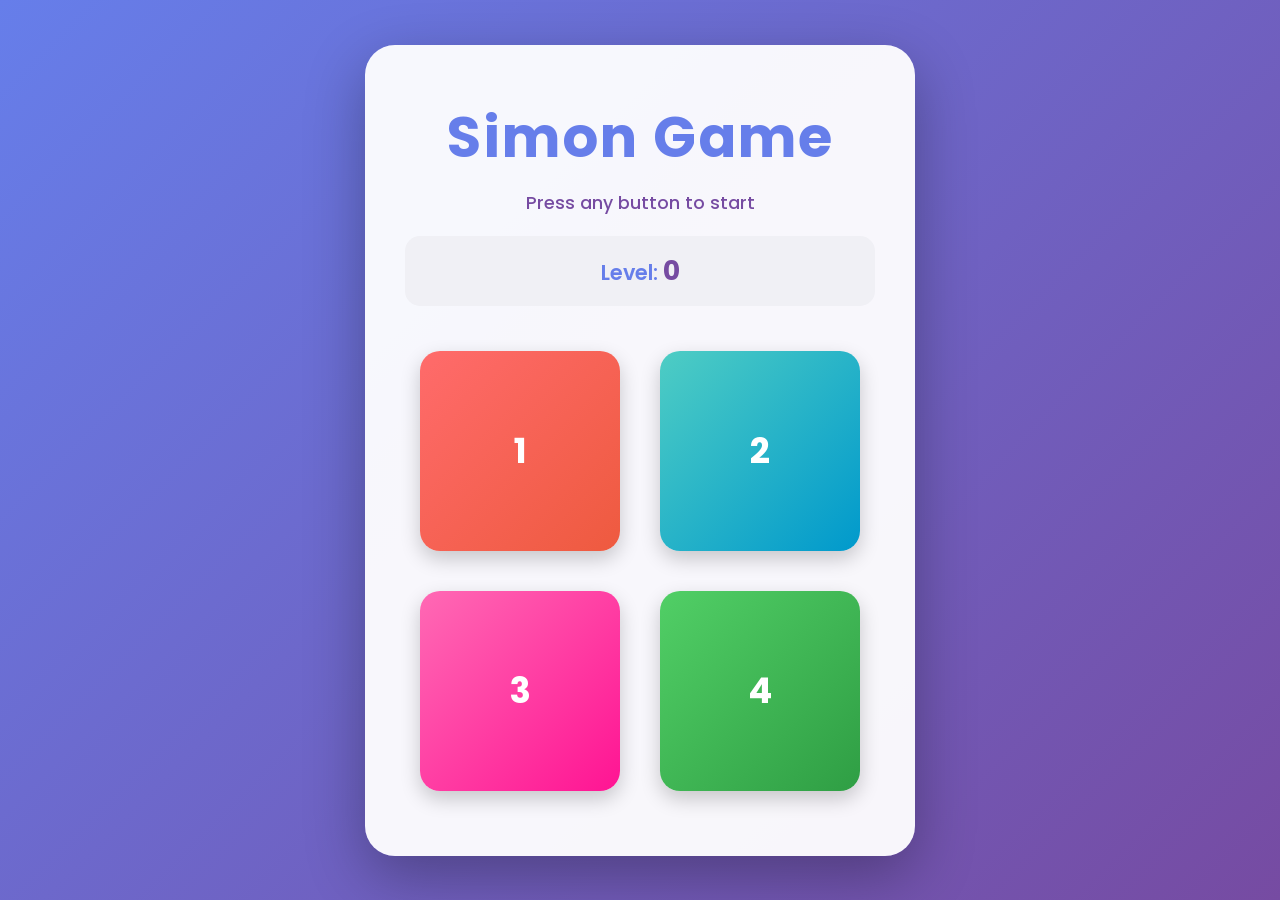
==== index.html @ 29d0afdc "Fix: Add Vercel configuration and index.html" ====
<!DOCTYPE html>
<html lang="en">
<head>
    <meta charset="UTF-8">
    <meta name="viewport" content="width=device-width, initial-scale=1.0">
    <title>Simon Game - Memory Challenge</title>
    <link rel="stylesheet" href="simon.css">
    <link href="https://fonts.googleapis.com/css2?family=Poppins:wght@300;500;700&display=swap" rel="stylesheet">
</head>
<body>
    <div class="container">
        <div class="game-header">
            <h1>Simon Game</h1>
            <h2 id="instruction">Press any button to start</h2>
            <div class="score-board">
                <span>Level: <strong id="level-display">0</strong></span>
            </div>
        </div>
        <div class="btn-container">
            <div class="line-one">
                <div class="btn red" type="button" id="red">
                    <span>1</span>
                </div>
                <div class="btn blue" type="button" id="blue">
                    <span>2</span>
                </div>
            </div>
            <div class="line-two">
                <div class="btn pink" type="button" id="pink">
                    <span>3</span>
                </div>
                <div class="btn green" type="button" id="green">
                    <span>4</span>
                </div>
            </div>
        </div>
    </div>

    <script src="simon.js"></script>
</body>
</html>
---- simon.css ----
* {
    margin: 0;
    padding: 0;
    box-sizing: border-box;
}

body {
    font-family: 'Poppins', sans-serif;
    background: linear-gradient(135deg, #667eea 0%, #764ba2 100%);
    min-height: 100vh;
    display: flex;
    justify-content: center;
    align-items: center;
    padding: 20px;
}

.container {
    text-align: center;
    background: rgba(255, 255, 255, 0.95);
    border-radius: 30px;
    padding: 30px 25px;
    box-shadow: 0 20px 60px rgba(0, 0, 0, 0.3);
    max-width: 550px;
    width: 100%;
}

.game-header {
    margin-bottom: 30px;
}

.game-header h1 {
    font-size: 2.5em;
    color: #667eea;
    margin-bottom: 10px;
    font-weight: 700;
    letter-spacing: 2px;
}

.game-header h2 {
    font-size: 1.1em;
    color: #764ba2;
    font-weight: 500;
    margin-bottom: 20px;
}

.score-board {
    font-size: 1.3em;
    color: #667eea;
    font-weight: 600;
    padding: 15px;
    background: #f0f0f5;
    border-radius: 15px;
}

.score-board strong {
    color: #764ba2;
    font-size: 1.3em;
}

.btn {
    height: 150px;
    width: 150px;
    border: none;
    border-radius: 20px;
    margin: 10px;
    cursor: pointer;
    font-weight: 700;
    font-size: 1.8em;
    color: white;
    transition: all 0.1s ease;
    box-shadow: 0 8px 20px rgba(0, 0, 0, 0.2);
    display: flex;
    align-items: center;
    justify-content: center;
    position: relative;
    overflow: hidden;
}

.btn:hover {
    transform: translateY(-5px);
    box-shadow: 0 12px 30px rgba(0, 0, 0, 0.3);
}

.btn:active {
    transform: scale(0.95);
}

.btn span {
    position: relative;
    z-index: 1;
}

.btn-container {
    display: flex;
    flex-wrap: wrap;
    justify-content: center;
    gap: 10px;
}

.line-one,
.line-two {
    display: flex;
    justify-content: center;
    gap: 10px;
}

.red {
    background: linear-gradient(135deg, #ff6b6b 0%, #ee5a3f 100%);
}

.red:active,
.red.flash {
    background: linear-gradient(135deg, #ff8787 0%, #ff6b6b 100%);
    box-shadow: 0 0 30px rgba(255, 107, 107, 0.8);
}

.blue {
    background: linear-gradient(135deg, #4ecdc4 0%, #0099cc 100%);
}

.blue:active,
.blue.flash {
    background: linear-gradient(135deg, #7ee8db 0%, #00bfff 100%);
    box-shadow: 0 0 30px rgba(0, 204, 255, 0.8);
}

.pink {
    background: linear-gradient(135deg, #ff69b4 0%, #ff1493 100%);
}

.pink:active,
.pink.flash {
    background: linear-gradient(135deg, #ff85c0 0%, #ff69b4 100%);
    box-shadow: 0 0 30px rgba(255, 105, 180, 0.8);
}

.green {
    background: linear-gradient(135deg, #51cf66 0%, #2f9e44 100%);
}

.green:active,
.green.flash {
    background: linear-gradient(135deg, #82c91e 0%, #51cf66 100%);
    box-shadow: 0 0 30px rgba(81, 207, 102, 0.8);
}

/* Tablet and above */
@media (min-width: 768px) {
    .btn {
        height: 180px;
        width: 180px;
        margin: 12px;
        font-size: 2em;
    }

    .container {
        padding: 40px 35px;
    }

    .game-header h1 {
        font-size: 3em;
    }
}

/* Large screens and above */
@media (min-width: 1024px) {
    .btn {
        height: 200px;
        width: 200px;
        margin: 15px;
        font-size: 2.2em;
    }

    .container {
        padding: 50px 40px;
    }

    .game-header h1 {
        font-size: 3.5em;
    }
}

/* Mobile phones */
@media (max-width: 480px) {
    body {
        padding: 10px;
    }

    .container {
        padding: 20px 15px;
    }

    .btn {
        height: 120px;
        width: 120px;
        margin: 8px;
        font-size: 1.5em;
        border-radius: 15px;
    }

    .game-header h1 {
        font-size: 2em;
    }

    .game-header h2 {
        font-size: 1em;
    }

    .score-board {
        font-size: 1.1em;
    }
}
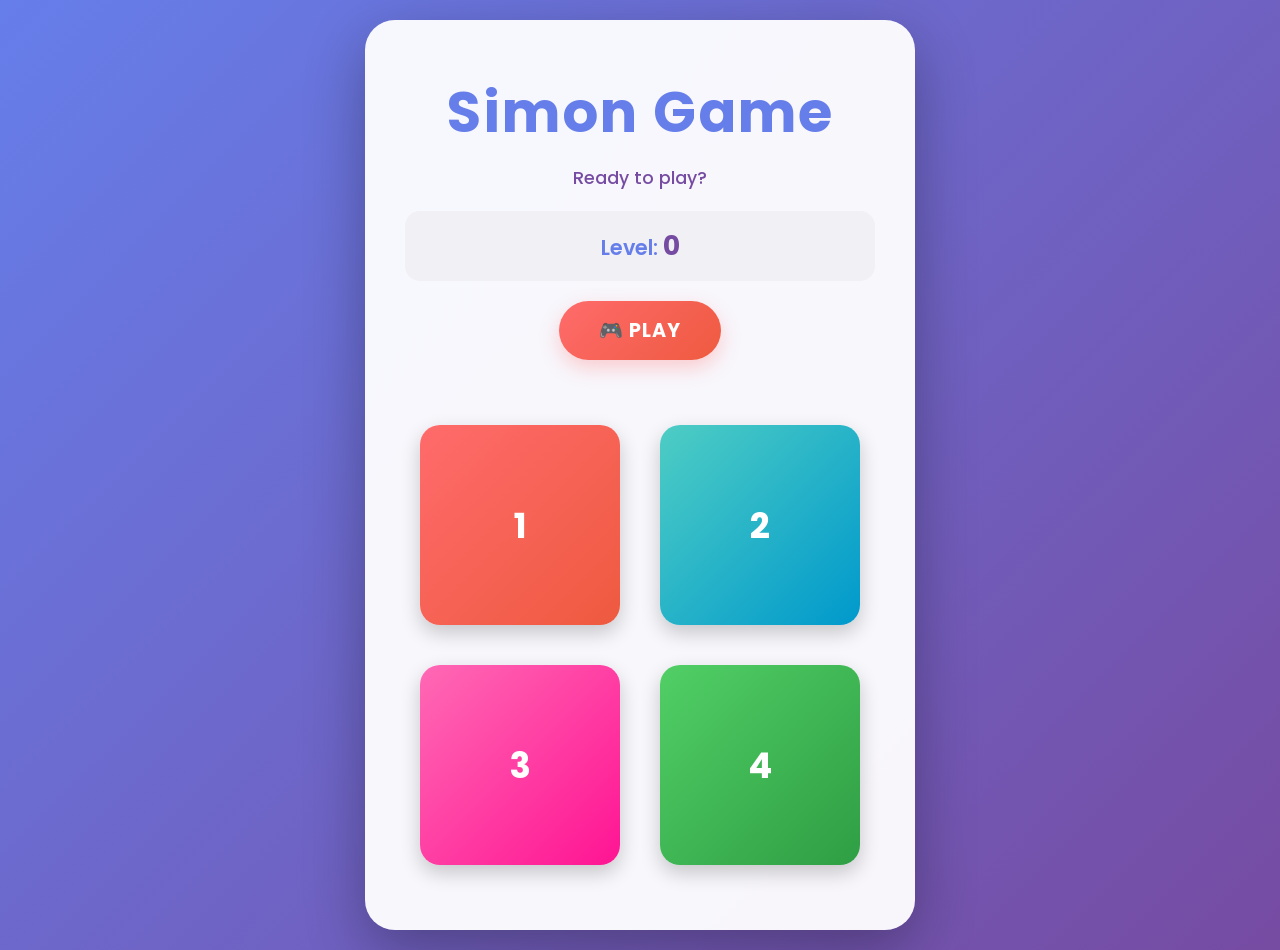
==== commit 8ba03852: "Add countdown timer and Play button for better UX" ====
--- a/index.html
+++ b/index.html
@@ -11,10 +11,11 @@
     <div class="container">
         <div class="game-header">
             <h1>Simon Game</h1>
-            <h2 id="instruction">Press any button to start</h2>
+            <h2 id="instruction">Ready to play?</h2>
             <div class="score-board">
                 <span>Level: <strong id="level-display">0</strong></span>
             </div>
+            <button id="play-btn" class="play-button">🎮 PLAY</button>
         </div>
         <div class="btn-container">
             <div class="line-one">
--- a/simon.css
+++ b/simon.css
@@ -180,33 +180,48 @@
     }
 }
 
-/* Mobile phones */
-@media (max-width: 480px) {
-    body {
-        padding: 10px;
-    }
-
-    .container {
-        padding: 20px 15px;
-    }
-
-    .btn {
-        height: 120px;
-        width: 120px;
-        margin: 8px;
-        font-size: 1.5em;
-        border-radius: 15px;
-    }
-
-    .game-header h1 {
-        font-size: 2em;
-    }
-
-    .game-header h2 {
-        font-size: 1em;
-    }
-
-    .score-board {
-        font-size: 1.1em;
-    }
+.play-button {
+    background: linear-gradient(135deg, #ff6b6b 0%, #ee5a3f 100%);
+    color: white;
+    border: none;
+    padding: 15px 40px;
+    font-size: 1.2em;
+    font-weight: 700;
+    border-radius: 50px;
+    cursor: pointer;
+    transition: all 0.3s ease;
+    box-shadow: 0 8px 20px rgba(255, 107, 107, 0.3);
+    margin: 20px 0;
+    font-family: 'Poppins', sans-serif;
+    letter-spacing: 1px;
+}
+
+.play-button:hover {
+    transform: translateY(-3px);
+    box-shadow: 0 12px 30px rgba(255, 107, 107, 0.4);
+    background: linear-gradient(135deg, #ff8787 0%, #ff6b6b 100%);
+}
+
+.play-button:active {
+    transform: scale(0.95);
+}
+
+.play-button:disabled {
+    opacity: 0.6;
+    cursor: not-allowed;
+    transform: none;
+}
+
+.countdown {
+    font-size: 3em;
+    color: #667eea;
+    font-weight: 700;
+    margin: 20px 0;
+    animation: pulse 0.5s infinite;
+}
+
+@keyframes pulse {
+    0% { transform: scale(1); }
+    50% { transform: scale(1.1); }
+    100% { transform: scale(1); }
 }
